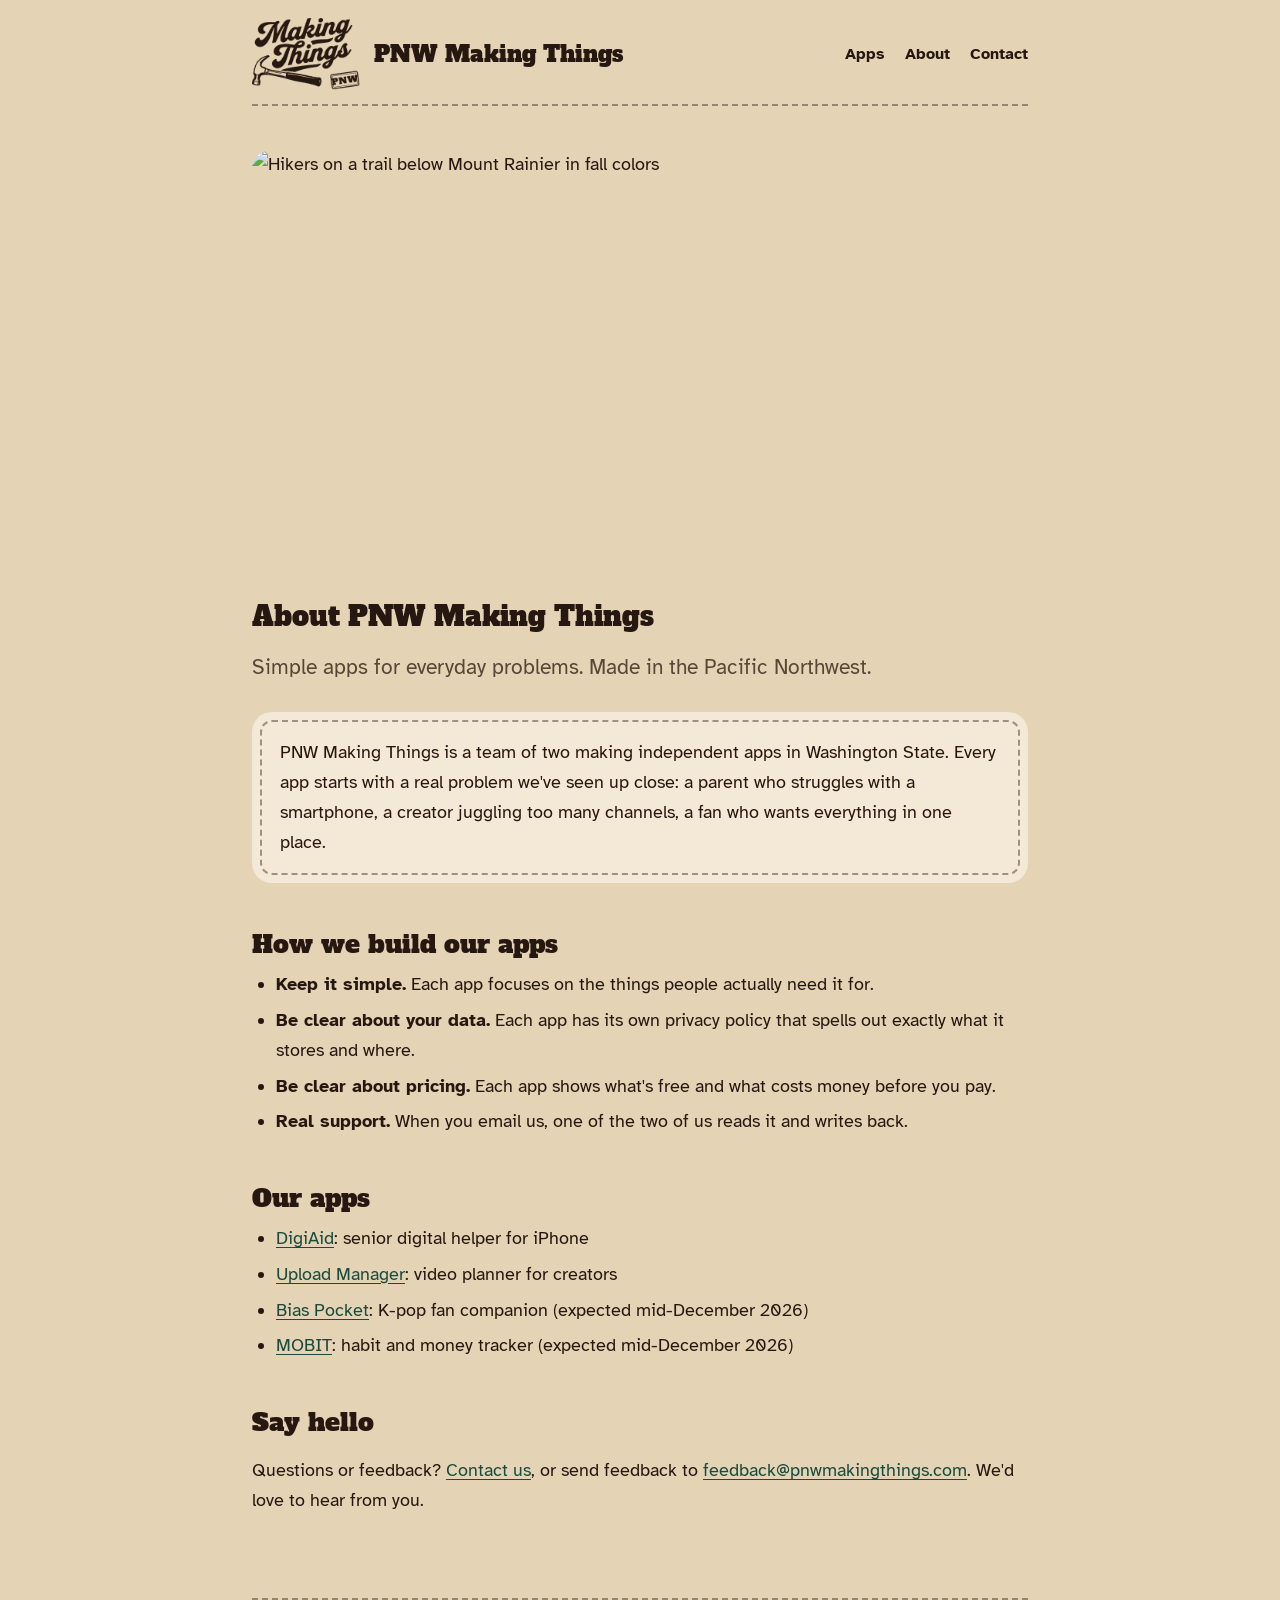
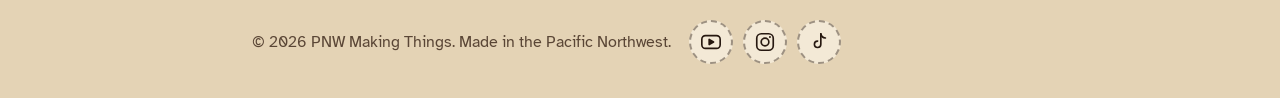
==== about/index.html @ a35d92ca "Add About page" ====
<!DOCTYPE html>
<html lang="en">
<head>
<meta charset="utf-8">
<meta name="viewport" content="width=device-width, initial-scale=1">
<title>About | PNW Making Things</title>
<meta name="description" content="About PNW Making Things, an app maker in the Pacific Northwest.">
<link rel="icon" type="image/png" href="../assets/favicon.png">
<link rel="stylesheet" href="../style.css?v=4">
</head>
<body>
<div class="shell">
<header class="top">
<a class="brand" href="../"><img src="../assets/logo.png" alt="" width="520" height="354"><span>PNW Making Things</span></a>
<nav aria-label="Site"><a href="../#apps">Apps</a><a href="../about/">About</a><a href="../contact/">Contact</a></nav>
</header>
<main>
<article class="policy">
<img src="../assets/about-mountain.jpg" alt="Hikers on a trail below Mount Rainier in fall colors" width="960" height="524" style="display:block;width:100%;height:auto;border-radius:20px;margin:0 0 28px">
<h1>About PNW Making Things</h1>
<p class="lead">Simple apps for everyday problems. Made in the Pacific Northwest.</p>
<div class="patch" style="margin-top:28px">
<p style="margin:0">PNW Making Things is a team of two making independent apps in Washington State. Every app starts with a real problem we've seen up close: a parent who struggles with a smartphone, a creator juggling too many channels, a fan who wants everything in one place.</p>
</div>
<h2>How we build our apps</h2>
<ul>
<li><strong>Keep it simple.</strong> Each app focuses on the things people actually need it for.</li>
<li><strong>Be clear about your data.</strong> Each app has its own privacy policy that spells out exactly what it stores and where.</li>
<li><strong>Be clear about pricing.</strong> Each app shows what's free and what costs money before you pay.</li>
<li><strong>Real support.</strong> When you email us, one of the two of us reads it and writes back.</li>
</ul>
<h2>Our apps</h2>
<ul>
<li><a href="../digiaid/">DigiAid</a>: senior digital helper for iPhone</li>
<li><a href="../upload-manager/">Upload Manager</a>: video planner for creators</li>
<li><a href="../bias-pocket/">Bias Pocket</a>: K-pop fan companion (expected mid-December 2026)</li>
<li><a href="../mobit/">MOBIT</a>: habit and money tracker (expected mid-December 2026)</li>
</ul>
<h2>Say hello</h2>
<p>Questions or feedback? <a href="../contact/">Contact us</a>, or send feedback to <a href="mailto:feedback@pnwmakingthings.com">feedback@pnwmakingthings.com</a>. We'd love to hear from you.</p>
</article>
</main>
<footer><span>&copy; 2026 PNW Making Things. Made in the Pacific Northwest.</span>
<ul class="social" aria-label="Follow us">
<li><a href="https://www.youtube.com/@PNWMakingThings" target="_blank" rel="noopener" aria-label="PNW Making Things on YouTube"><svg viewBox="0 0 24 24" width="22" height="22" aria-hidden="true" fill="none" stroke="currentColor" stroke-width="1.8" stroke-linejoin="round"><rect x="2" y="5" width="20" height="14" rx="4"/><path d="M10 9.2v5.6l4.8-2.8z" fill="currentColor"/></svg></a></li>
<li><a href="https://www.instagram.com/pnwmakingthings/" target="_blank" rel="noopener" aria-label="PNW Making Things on Instagram"><svg viewBox="0 0 24 24" width="22" height="22" aria-hidden="true" fill="none" stroke="currentColor" stroke-width="1.8"><rect x="3" y="3" width="18" height="18" rx="5"/><circle cx="12" cy="12" r="4.2"/><circle cx="17.4" cy="6.6" r="1.1" fill="currentColor" stroke="none"/></svg></a></li>
<li><a href="https://www.tiktok.com/@pnwmakingthings" target="_blank" rel="noopener" aria-label="PNW Making Things on TikTok"><svg viewBox="0 0 24 24" width="22" height="22" aria-hidden="true" fill="none" stroke="currentColor" stroke-width="1.8" stroke-linecap="round" stroke-linejoin="round"><path d="M14 3v11.5a3.5 3.5 0 1 1-3.5-3.5"/><path d="M14 3c.4 2.6 2.2 4.4 5 4.6"/></svg></a></li>
</ul>
</footer>
</div>
</body>
</html>
---- style.css ----
@font-face{font-family:"Alfa Slab One";src:url("assets/fonts/AlfaSlabOne-Regular.ttf") format("truetype");font-display:swap}
@font-face{font-family:"Atkinson";src:url("assets/fonts/AtkinsonHyperlegible-Regular.ttf") format("truetype");font-weight:400;font-display:swap}
@font-face{font-family:"Atkinson";src:url("assets/fonts/AtkinsonHyperlegible-Bold.ttf") format("truetype");font-weight:700;font-display:swap}
:root{--kraft:#e4d3b5;--paper:#f3e9d6;--ink:#261810;--soft:#5a4636;--stitch:rgba(38,24,16,.42);--spruce:#1c4a3c;--line:rgba(38,24,16,.18)}
*{box-sizing:border-box}
html{-webkit-text-size-adjust:100%}
body{margin:0;background:var(--kraft);color:var(--ink);font:18px/1.65 "Atkinson",system-ui,-apple-system,"Segoe UI",sans-serif}
a{color:var(--spruce);text-underline-offset:3px}
a:focus-visible{outline:3px solid var(--spruce);outline-offset:3px;border-radius:4px}
.shell{max-width:820px;margin:0 auto;padding:0 22px}
.top{display:flex;align-items:center;justify-content:space-between;gap:16px;padding:18px 0 14px;border-bottom:2px dashed var(--stitch)}
.brand{display:flex;align-items:center;gap:14px;text-decoration:none;color:var(--ink)}
.brand img{height:72px;width:auto;display:block}
.brand span{font-family:"Alfa Slab One",serif;font-size:22px;line-height:1.1}
.top nav{display:flex;gap:20px;font-weight:700;font-size:16px}
.top nav a{text-decoration:none;color:var(--ink)}
.top nav a:hover{text-decoration:underline}
main{padding:44px 0 64px}
h1{font-family:"Alfa Slab One",serif;font-weight:400;line-height:1.12;margin:0}
.home h1{font-size:30px}
.lead{font-size:21px;color:var(--soft);margin:18px 0 0;max-width:46ch}
h2{font-family:"Alfa Slab One",serif;font-weight:400;font-size:25px;line-height:1.25;margin:46px 0 10px}
h3{font-size:19px;font-weight:700;margin:28px 0 6px}
.patch{background:var(--paper);border-radius:20px;padding:26px 28px;outline:2px dashed var(--stitch);outline-offset:-10px}
.apps{list-style:none;margin:16px 0 0;padding:14px 28px}
.apps li{display:flex;gap:20px;align-items:center;padding:20px 0}
.apps li+li{border-top:1px solid var(--line)}
.apps img{width:76px;height:76px;border-radius:18px;flex:none;display:block}
.apps h3{margin:0;font-size:21px}
.apps p{margin:2px 0 6px;color:var(--soft);font-size:17px;line-height:1.45}
.apps a{font-weight:700}
.apps .off{font-weight:700;color:rgba(38,24,16,.38);cursor:not-allowed}
.soon{display:inline-block;vertical-align:middle;margin-left:8px;padding:2px 10px;border:1.5px dashed var(--stitch);border-radius:999px;font-size:14px;font-weight:700;color:var(--soft)}
.phead{display:flex;gap:24px;align-items:center}
.phead img{width:104px;height:104px;border-radius:24px;flex:none;display:block}
.phead h1{font-size:clamp(28px,5vw,40px)}
.phead p{margin:8px 0 0;color:var(--soft);font-size:16.5px;line-height:1.5}
.policy{max-width:68ch;margin:0 auto}
.policy>.patch{margin-bottom:6px}
.policy p,.policy li,.policy dd{max-width:68ch}
.policy ul{padding-left:24px;margin:8px 0}
.policy li{margin:6px 0}
.policy dt{font-weight:700;margin-top:18px}
.policy dd{margin:2px 0 0}
.help{margin-top:48px}
.help h2{margin:0 0 6px;font-size:22px}
.help p{margin:0}
.others{margin:14px 0 0;padding:0;list-style:none;display:flex;flex-wrap:wrap;gap:8px 22px;font-weight:700}
.social{list-style:none;margin:0;padding:0;display:flex;gap:10px}
.social li{list-style:none;margin:0;padding:0}
.social a{display:flex;align-items:center;justify-content:center;width:44px;height:44px;border:2px dashed var(--stitch);border-radius:50%;background:var(--paper);color:var(--ink);text-decoration:none}
.social a:hover{border-style:solid;border-color:var(--ink)}
.social svg{display:block}
footer{display:flex;align-items:center;flex-wrap:wrap;gap:12px 18px}
footer{border-top:2px dashed var(--stitch);padding:20px 0 34px;color:var(--soft);font-size:15.5px}
@media (max-width:560px){
 body{font-size:17px}
 .brand img{height:54px}.brand span{font-size:18px}
 .top nav{gap:14px;font-size:15px}
 .patch{padding:24px 22px}.apps{padding:12px 22px}
 .apps li{align-items:flex-start;gap:14px}.apps img{width:60px;height:60px;border-radius:14px}
 .phead{flex-direction:column;align-items:flex-start;gap:16px}.phead img{width:84px;height:84px;border-radius:20px}
}
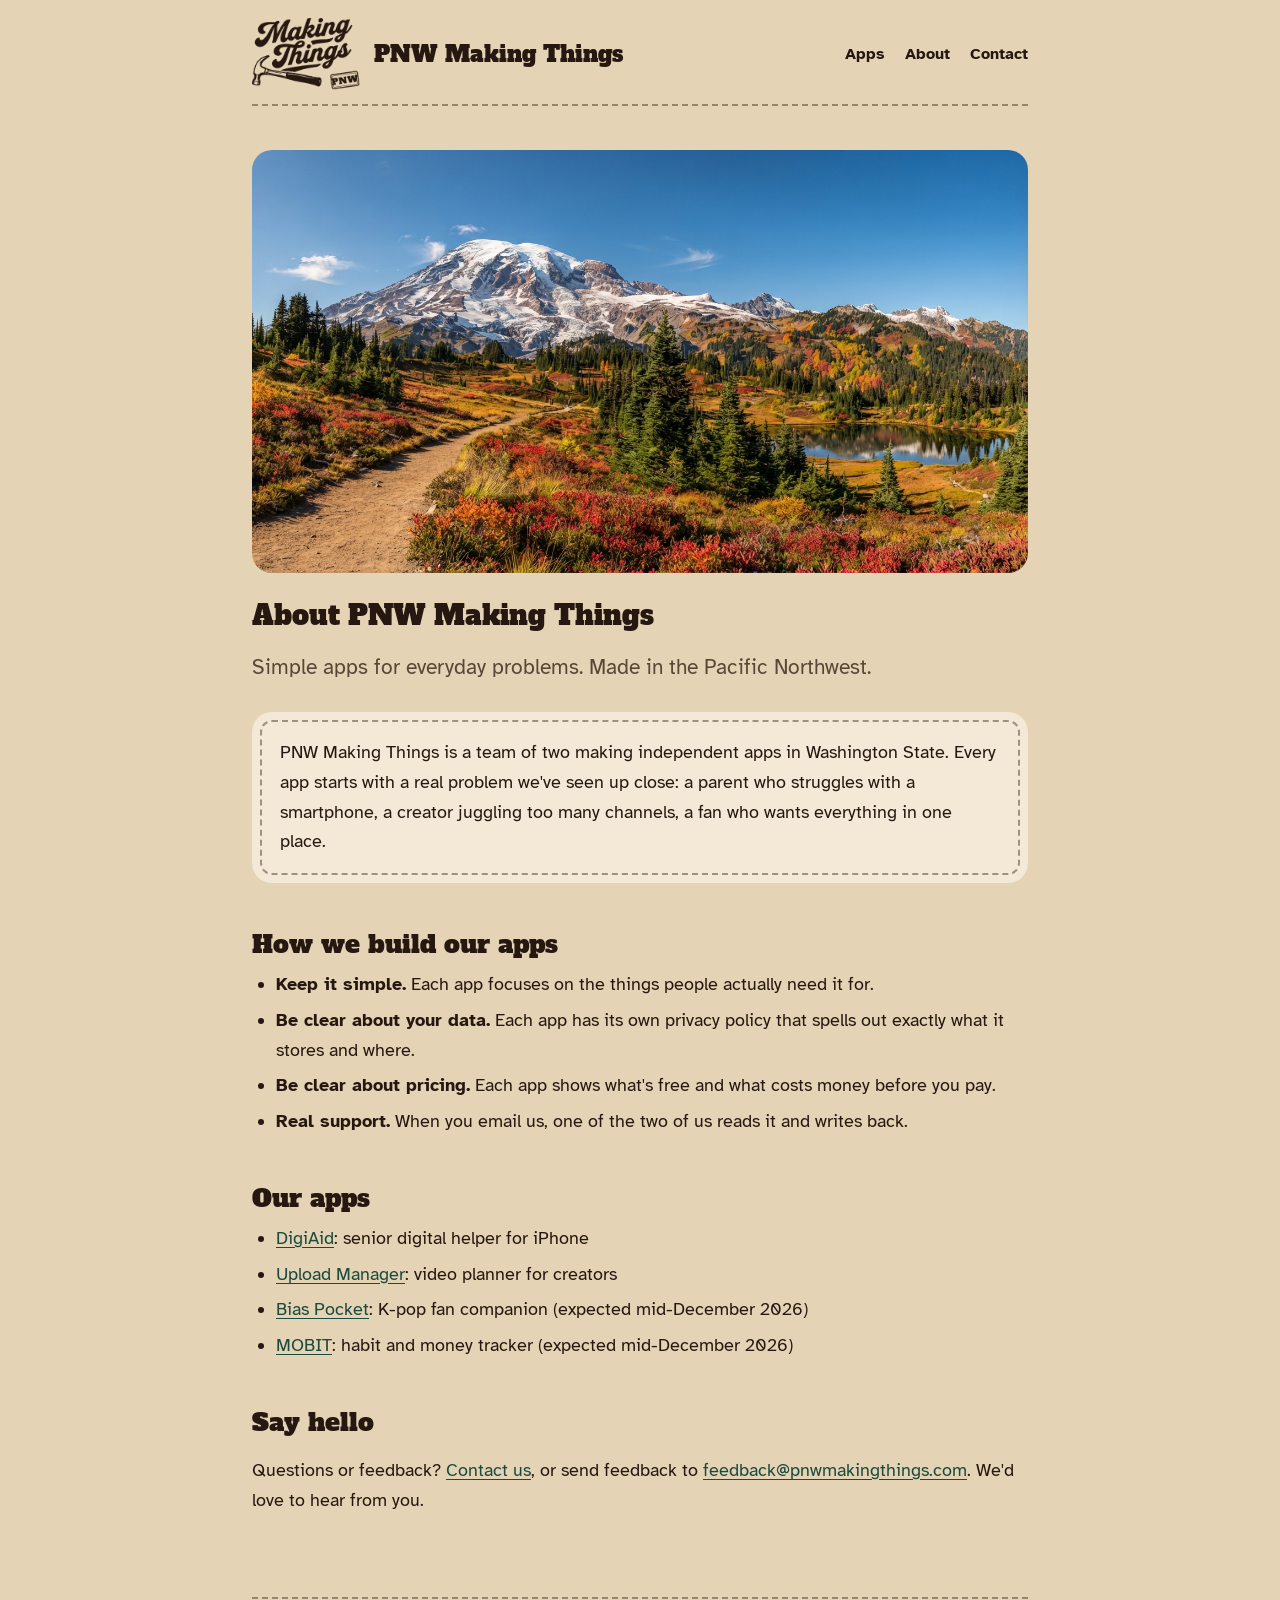
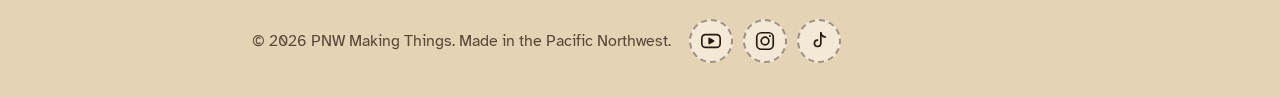
==== commit a9f15582: "Update index.html" ====
--- a/about/index.html
+++ b/about/index.html
@@ -16,7 +16,7 @@
 </header>
 <main>
 <article class="policy">
-<img src="../assets/about-mountain.jpg" alt="Hikers on a trail below Mount Rainier in fall colors" width="960" height="524" style="display:block;width:100%;height:auto;border-radius:20px;margin:0 0 28px">
+<img src="../assets/Gemini_Generated_Image_dl5glbdl5glbdl5g.jpg" alt="Hikers on a trail below Mount Rainier in fall colors" style="display:block;width:100%;height:auto;border-radius:20px;margin:0 0 28px">
 <h1>About PNW Making Things</h1>
 <p class="lead">Simple apps for everyday problems. Made in the Pacific Northwest.</p>
 <div class="patch" style="margin-top:28px">
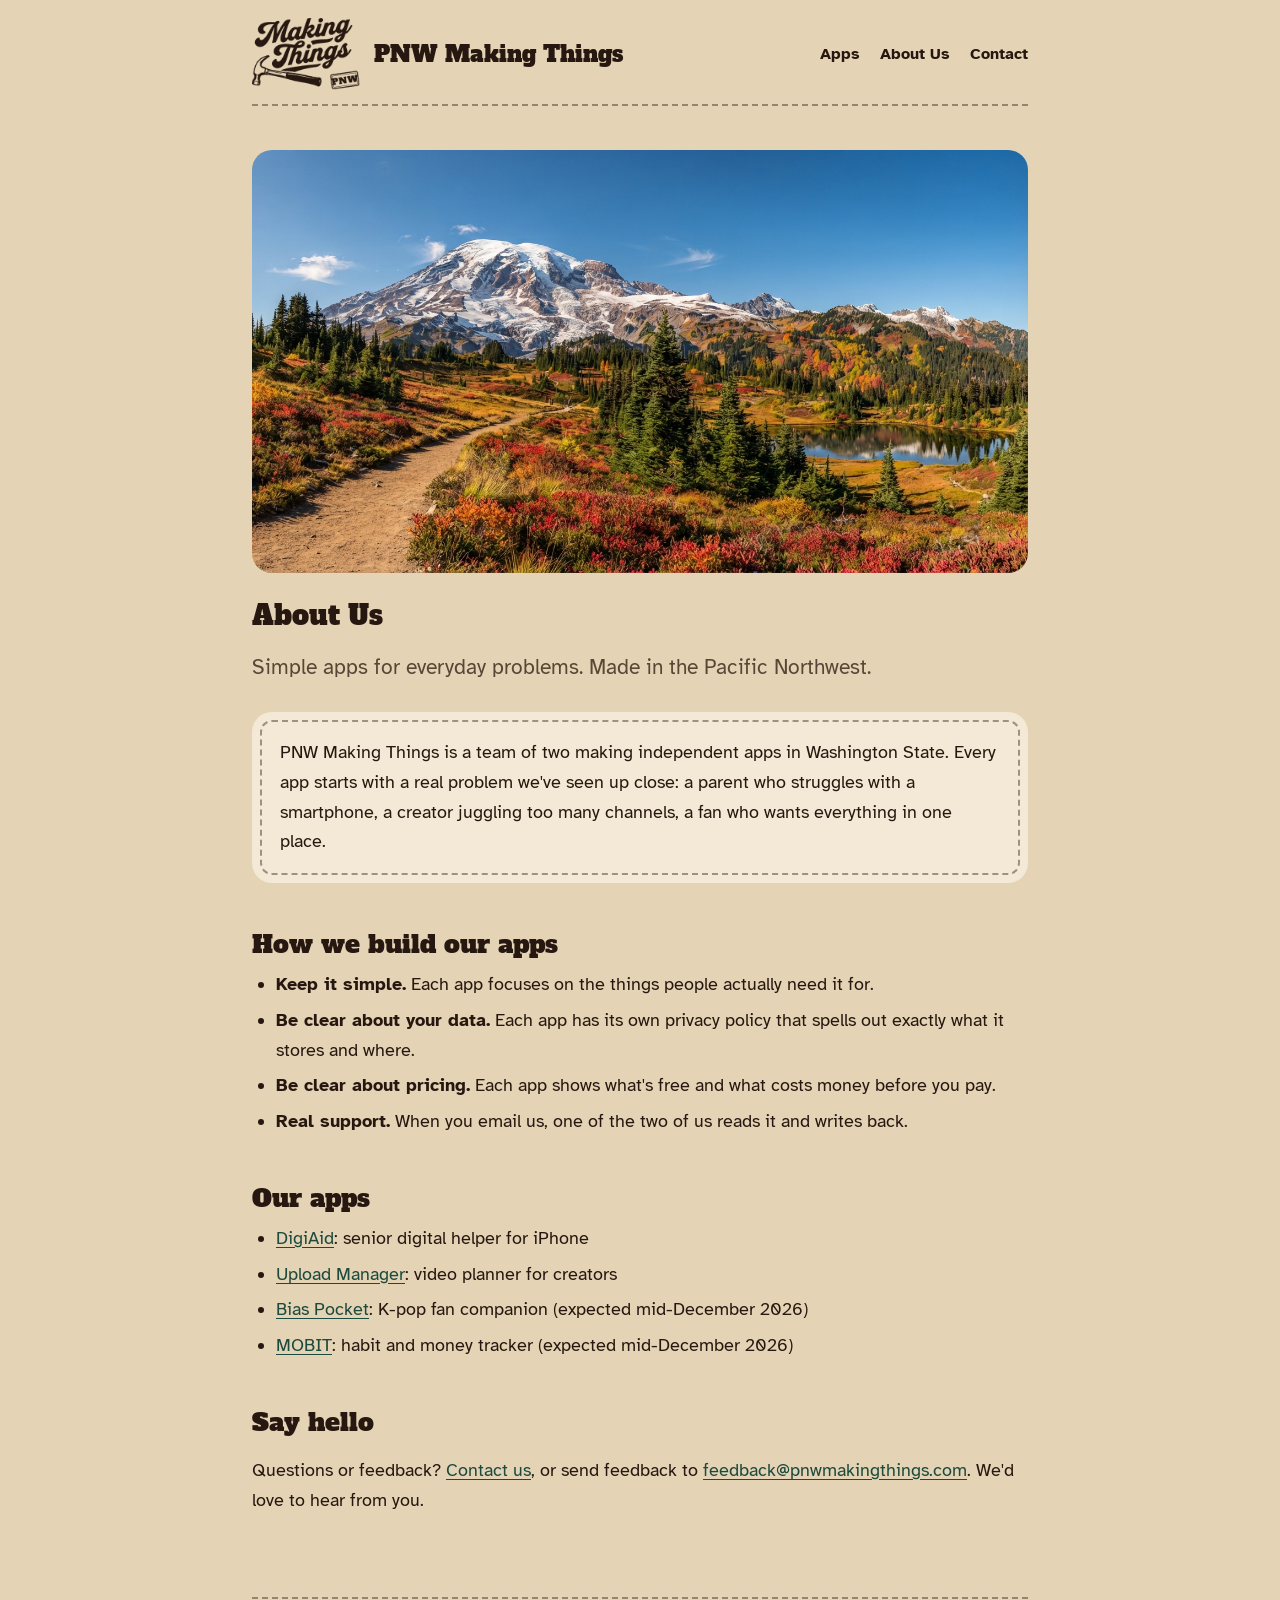
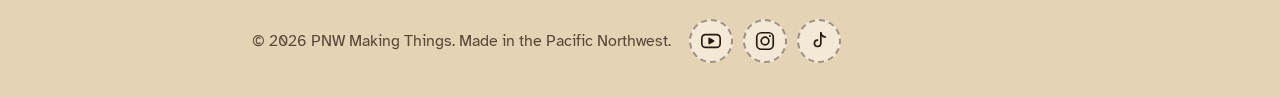
==== commit 1b16a45b: "Update index.html" ====
--- a/about/index.html
+++ b/about/index.html
@@ -3,7 +3,7 @@
 <head>
 <meta charset="utf-8">
 <meta name="viewport" content="width=device-width, initial-scale=1">
-<title>About | PNW Making Things</title>
+<title>About Us | PNW Making Things</title>
 <meta name="description" content="About PNW Making Things, an app maker in the Pacific Northwest.">
 <link rel="icon" type="image/png" href="../assets/favicon.png">
 <link rel="stylesheet" href="../style.css?v=4">
@@ -12,12 +12,12 @@
 <div class="shell">
 <header class="top">
 <a class="brand" href="../"><img src="../assets/logo.png" alt="" width="520" height="354"><span>PNW Making Things</span></a>
-<nav aria-label="Site"><a href="../#apps">Apps</a><a href="../about/">About</a><a href="../contact/">Contact</a></nav>
+<nav aria-label="Site"><a href="../#apps">Apps</a><a href="../about/">About Us</a><a href="../contact/">Contact</a></nav>
 </header>
 <main>
 <article class="policy">
-<img src="../assets/Gemini_Generated_Image_dl5glbdl5glbdl5g.jpg" alt="Hikers on a trail below Mount Rainier in fall colors" style="display:block;width:100%;height:auto;border-radius:20px;margin:0 0 28px">
-<h1>About PNW Making Things</h1>
+<img src="../assets/Gemini_Generated_Image_dl5glbdl5glbdl5g.jpg" alt="A trail below Mount Rainier in fall colors" style="display:block;width:100%;height:auto;border-radius:20px;margin:0 0 28px">
+<h1>About Us</h1>
 <p class="lead">Simple apps for everyday problems. Made in the Pacific Northwest.</p>
 <div class="patch" style="margin-top:28px">
 <p style="margin:0">PNW Making Things is a team of two making independent apps in Washington State. Every app starts with a real problem we've seen up close: a parent who struggles with a smartphone, a creator juggling too many channels, a fan who wants everything in one place.</p>
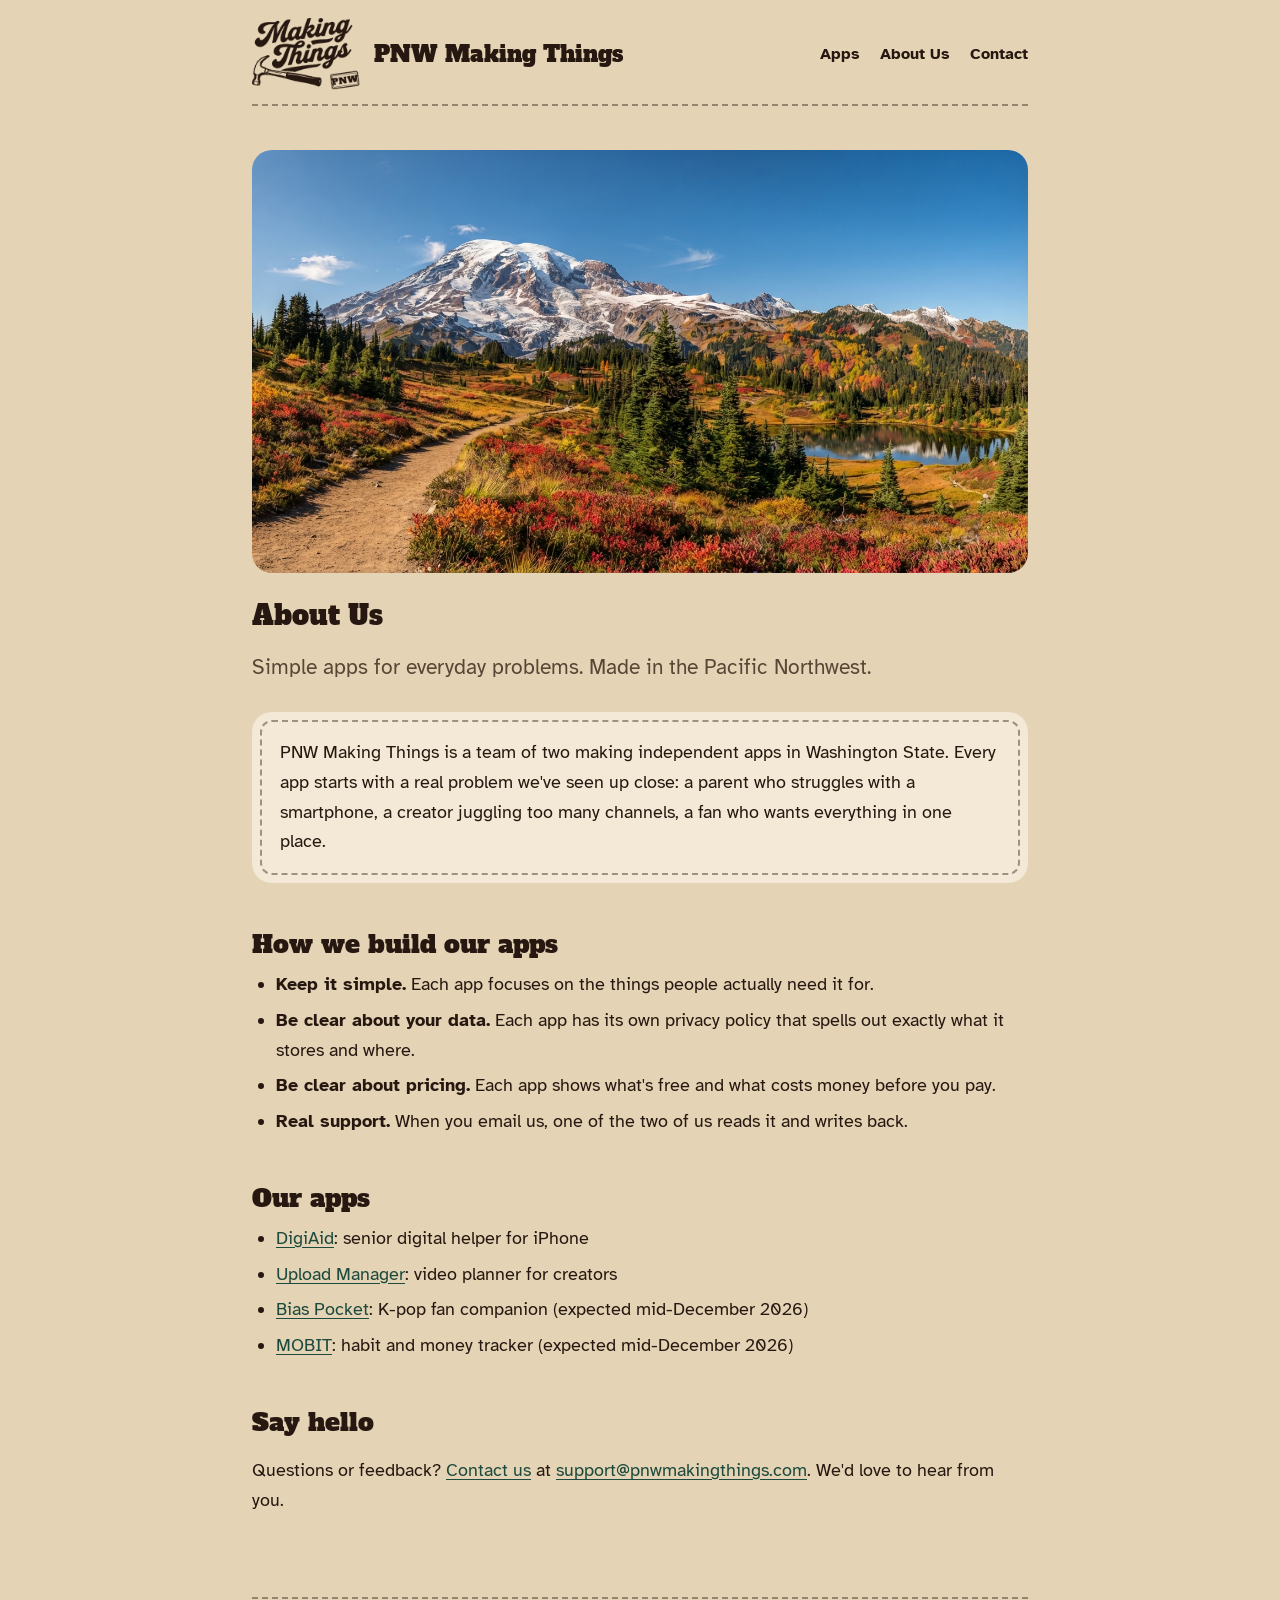
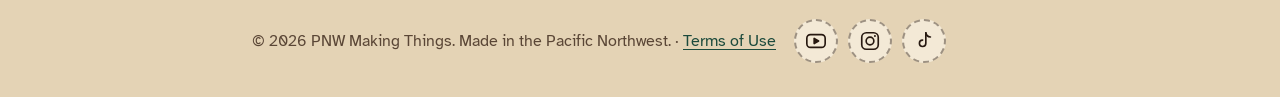
==== commit 77868ea1: "Update index.html" ====
--- a/about/index.html
+++ b/about/index.html
@@ -37,10 +37,10 @@
 <li><a href="../mobit/">MOBIT</a>: habit and money tracker (expected mid-December 2026)</li>
 </ul>
 <h2>Say hello</h2>
-<p>Questions or feedback? <a href="../contact/">Contact us</a>, or send feedback to <a href="mailto:feedback@pnwmakingthings.com">feedback@pnwmakingthings.com</a>. We'd love to hear from you.</p>
+<p>Questions or feedback? <a href="../contact/">Contact us</a> at <a href="mailto:support@pnwmakingthings.com">support@pnwmakingthings.com</a>. We'd love to hear from you.</p>
 </article>
 </main>
-<footer><span>&copy; 2026 PNW Making Things. Made in the Pacific Northwest.</span>
+<footer><span>&copy; 2026 PNW Making Things. Made in the Pacific Northwest. &middot; <a href="../terms/">Terms of Use</a></span>
 <ul class="social" aria-label="Follow us">
 <li><a href="https://www.youtube.com/@PNWMakingThings" target="_blank" rel="noopener" aria-label="PNW Making Things on YouTube"><svg viewBox="0 0 24 24" width="22" height="22" aria-hidden="true" fill="none" stroke="currentColor" stroke-width="1.8" stroke-linejoin="round"><rect x="2" y="5" width="20" height="14" rx="4"/><path d="M10 9.2v5.6l4.8-2.8z" fill="currentColor"/></svg></a></li>
 <li><a href="https://www.instagram.com/pnwmakingthings/" target="_blank" rel="noopener" aria-label="PNW Making Things on Instagram"><svg viewBox="0 0 24 24" width="22" height="22" aria-hidden="true" fill="none" stroke="currentColor" stroke-width="1.8"><rect x="3" y="3" width="18" height="18" rx="5"/><circle cx="12" cy="12" r="4.2"/><circle cx="17.4" cy="6.6" r="1.1" fill="currentColor" stroke="none"/></svg></a></li>
--- a/style.css
+++ b/style.css
@@ -13,7 +13,7 @@
 .brand img{height:72px;width:auto;display:block}
 .brand span{font-family:"Alfa Slab One",serif;font-size:22px;line-height:1.1}
 .top nav{display:flex;gap:20px;font-weight:700;font-size:16px}
-.top nav a{text-decoration:none;color:var(--ink)}
+.top nav a{text-decoration:none;color:var(--ink);white-space:nowrap}
 .top nav a:hover{text-decoration:underline}
 main{padding:44px 0 64px}
 h1{font-family:"Alfa Slab One",serif;font-weight:400;line-height:1.12;margin:0}
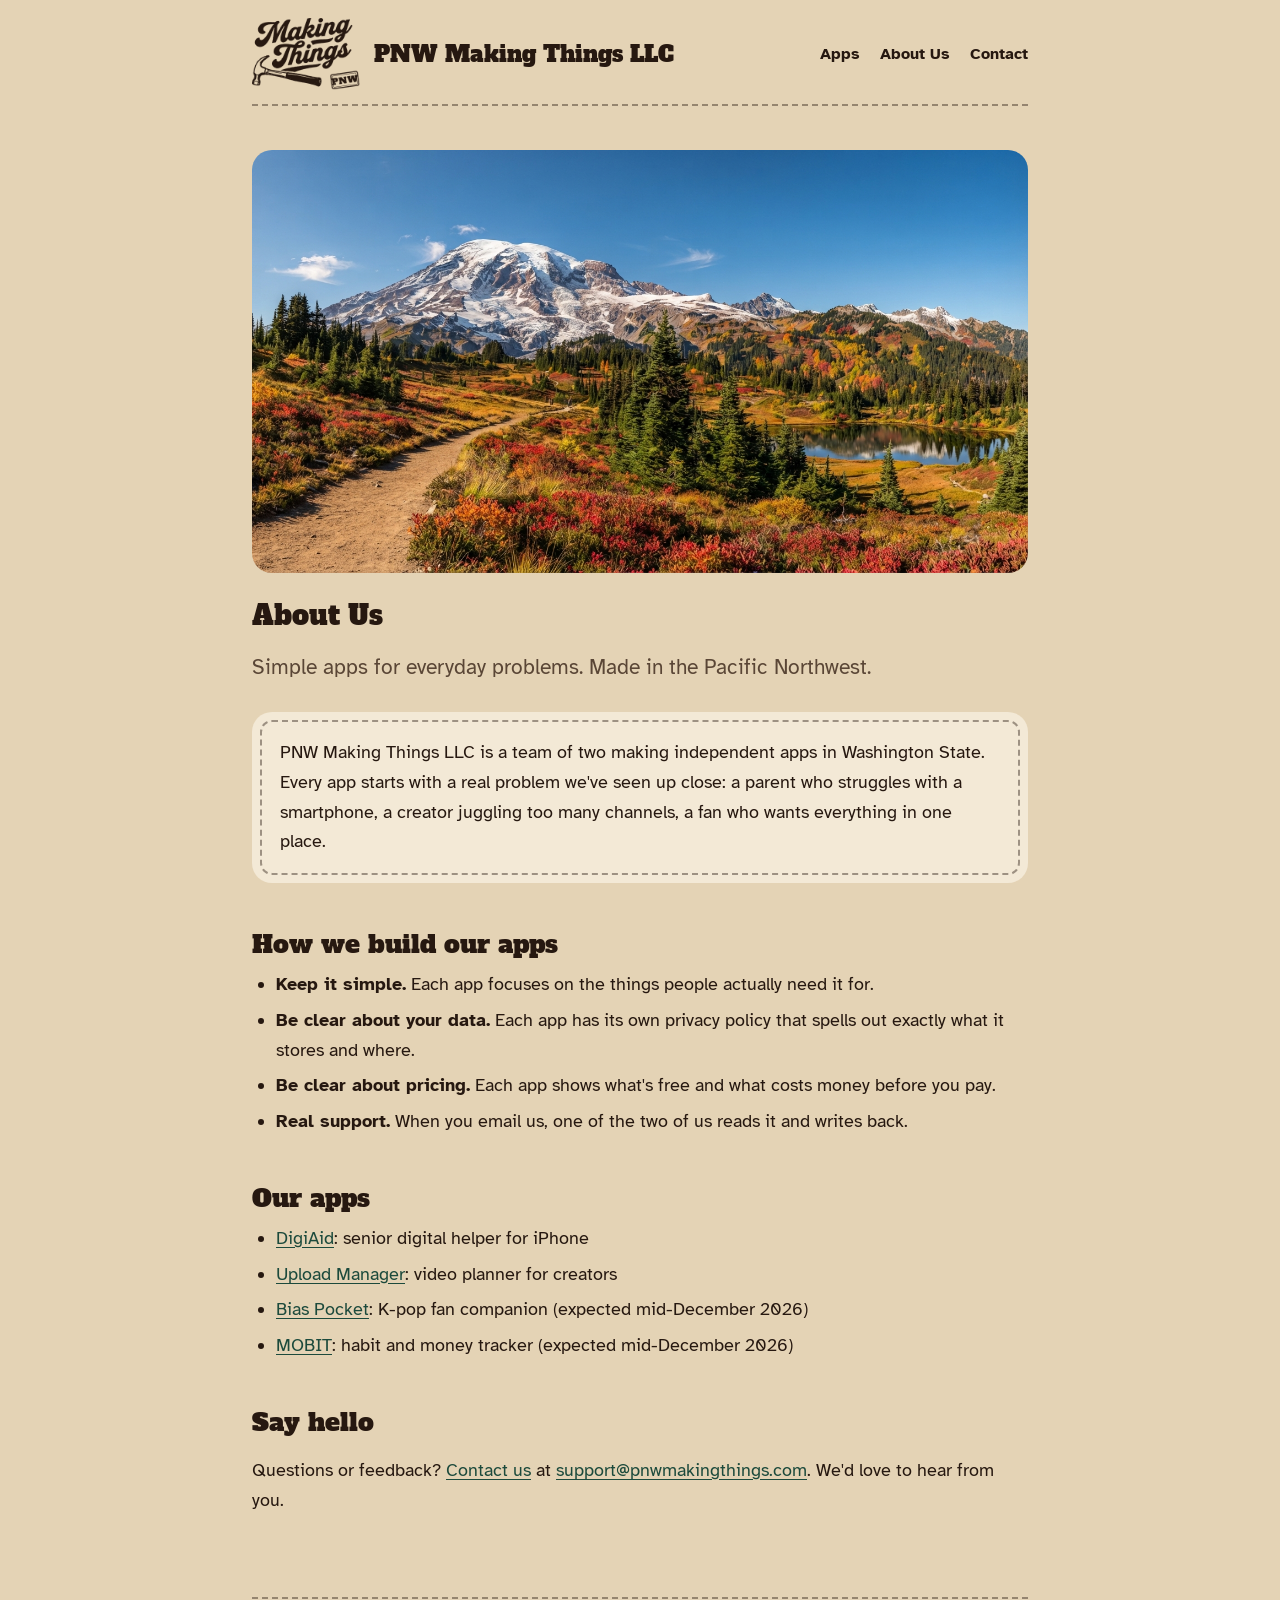
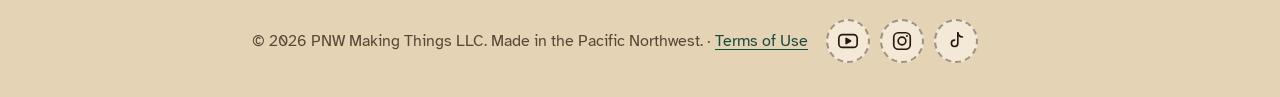
==== commit 5f9e867b: "Use PNW Making Things LLC name" ====
--- a/about/index.html
+++ b/about/index.html
@@ -3,15 +3,15 @@
 <head>
 <meta charset="utf-8">
 <meta name="viewport" content="width=device-width, initial-scale=1">
-<title>About Us | PNW Making Things</title>
-<meta name="description" content="About PNW Making Things, an app maker in the Pacific Northwest.">
+<title>About Us | PNW Making Things LLC</title>
+<meta name="description" content="About PNW Making Things LLC, an app maker in the Pacific Northwest.">
 <link rel="icon" type="image/png" href="../assets/favicon.png">
-<link rel="stylesheet" href="../style.css?v=4">
+<link rel="stylesheet" href="../style.css?v=5">
 </head>
 <body>
 <div class="shell">
 <header class="top">
-<a class="brand" href="../"><img src="../assets/logo.png" alt="" width="520" height="354"><span>PNW Making Things</span></a>
+<a class="brand" href="../"><img src="../assets/logo.png" alt="" width="520" height="354"><span>PNW Making Things LLC</span></a>
 <nav aria-label="Site"><a href="../#apps">Apps</a><a href="../about/">About Us</a><a href="../contact/">Contact</a></nav>
 </header>
 <main>
@@ -20,7 +20,7 @@
 <h1>About Us</h1>
 <p class="lead">Simple apps for everyday problems. Made in the Pacific Northwest.</p>
 <div class="patch" style="margin-top:28px">
-<p style="margin:0">PNW Making Things is a team of two making independent apps in Washington State. Every app starts with a real problem we've seen up close: a parent who struggles with a smartphone, a creator juggling too many channels, a fan who wants everything in one place.</p>
+<p style="margin:0">PNW Making Things LLC is a team of two making independent apps in Washington State. Every app starts with a real problem we've seen up close: a parent who struggles with a smartphone, a creator juggling too many channels, a fan who wants everything in one place.</p>
 </div>
 <h2>How we build our apps</h2>
 <ul>
@@ -40,11 +40,11 @@
 <p>Questions or feedback? <a href="../contact/">Contact us</a> at <a href="mailto:support@pnwmakingthings.com">support@pnwmakingthings.com</a>. We'd love to hear from you.</p>
 </article>
 </main>
-<footer><span>&copy; 2026 PNW Making Things. Made in the Pacific Northwest. &middot; <a href="../terms/">Terms of Use</a></span>
+<footer><span>&copy; 2026 PNW Making Things LLC. Made in the Pacific Northwest. &middot; <a href="../terms/">Terms of Use</a></span>
 <ul class="social" aria-label="Follow us">
-<li><a href="https://www.youtube.com/@PNWMakingThings" target="_blank" rel="noopener" aria-label="PNW Making Things on YouTube"><svg viewBox="0 0 24 24" width="22" height="22" aria-hidden="true" fill="none" stroke="currentColor" stroke-width="1.8" stroke-linejoin="round"><rect x="2" y="5" width="20" height="14" rx="4"/><path d="M10 9.2v5.6l4.8-2.8z" fill="currentColor"/></svg></a></li>
-<li><a href="https://www.instagram.com/pnwmakingthings/" target="_blank" rel="noopener" aria-label="PNW Making Things on Instagram"><svg viewBox="0 0 24 24" width="22" height="22" aria-hidden="true" fill="none" stroke="currentColor" stroke-width="1.8"><rect x="3" y="3" width="18" height="18" rx="5"/><circle cx="12" cy="12" r="4.2"/><circle cx="17.4" cy="6.6" r="1.1" fill="currentColor" stroke="none"/></svg></a></li>
-<li><a href="https://www.tiktok.com/@pnwmakingthings" target="_blank" rel="noopener" aria-label="PNW Making Things on TikTok"><svg viewBox="0 0 24 24" width="22" height="22" aria-hidden="true" fill="none" stroke="currentColor" stroke-width="1.8" stroke-linecap="round" stroke-linejoin="round"><path d="M14 3v11.5a3.5 3.5 0 1 1-3.5-3.5"/><path d="M14 3c.4 2.6 2.2 4.4 5 4.6"/></svg></a></li>
+<li><a href="https://www.youtube.com/@PNWMakingThings" target="_blank" rel="noopener" aria-label="PNW Making Things LLC on YouTube"><svg viewBox="0 0 24 24" width="22" height="22" aria-hidden="true" fill="none" stroke="currentColor" stroke-width="1.8" stroke-linejoin="round"><rect x="2" y="5" width="20" height="14" rx="4"/><path d="M10 9.2v5.6l4.8-2.8z" fill="currentColor"/></svg></a></li>
+<li><a href="https://www.instagram.com/pnwmakingthings/" target="_blank" rel="noopener" aria-label="PNW Making Things LLC on Instagram"><svg viewBox="0 0 24 24" width="22" height="22" aria-hidden="true" fill="none" stroke="currentColor" stroke-width="1.8"><rect x="3" y="3" width="18" height="18" rx="5"/><circle cx="12" cy="12" r="4.2"/><circle cx="17.4" cy="6.6" r="1.1" fill="currentColor" stroke="none"/></svg></a></li>
+<li><a href="https://www.tiktok.com/@pnwmakingthings" target="_blank" rel="noopener" aria-label="PNW Making Things LLC on TikTok"><svg viewBox="0 0 24 24" width="22" height="22" aria-hidden="true" fill="none" stroke="currentColor" stroke-width="1.8" stroke-linecap="round" stroke-linejoin="round"><path d="M14 3v11.5a3.5 3.5 0 1 1-3.5-3.5"/><path d="M14 3c.4 2.6 2.2 4.4 5 4.6"/></svg></a></li>
 </ul>
 </footer>
 </div>
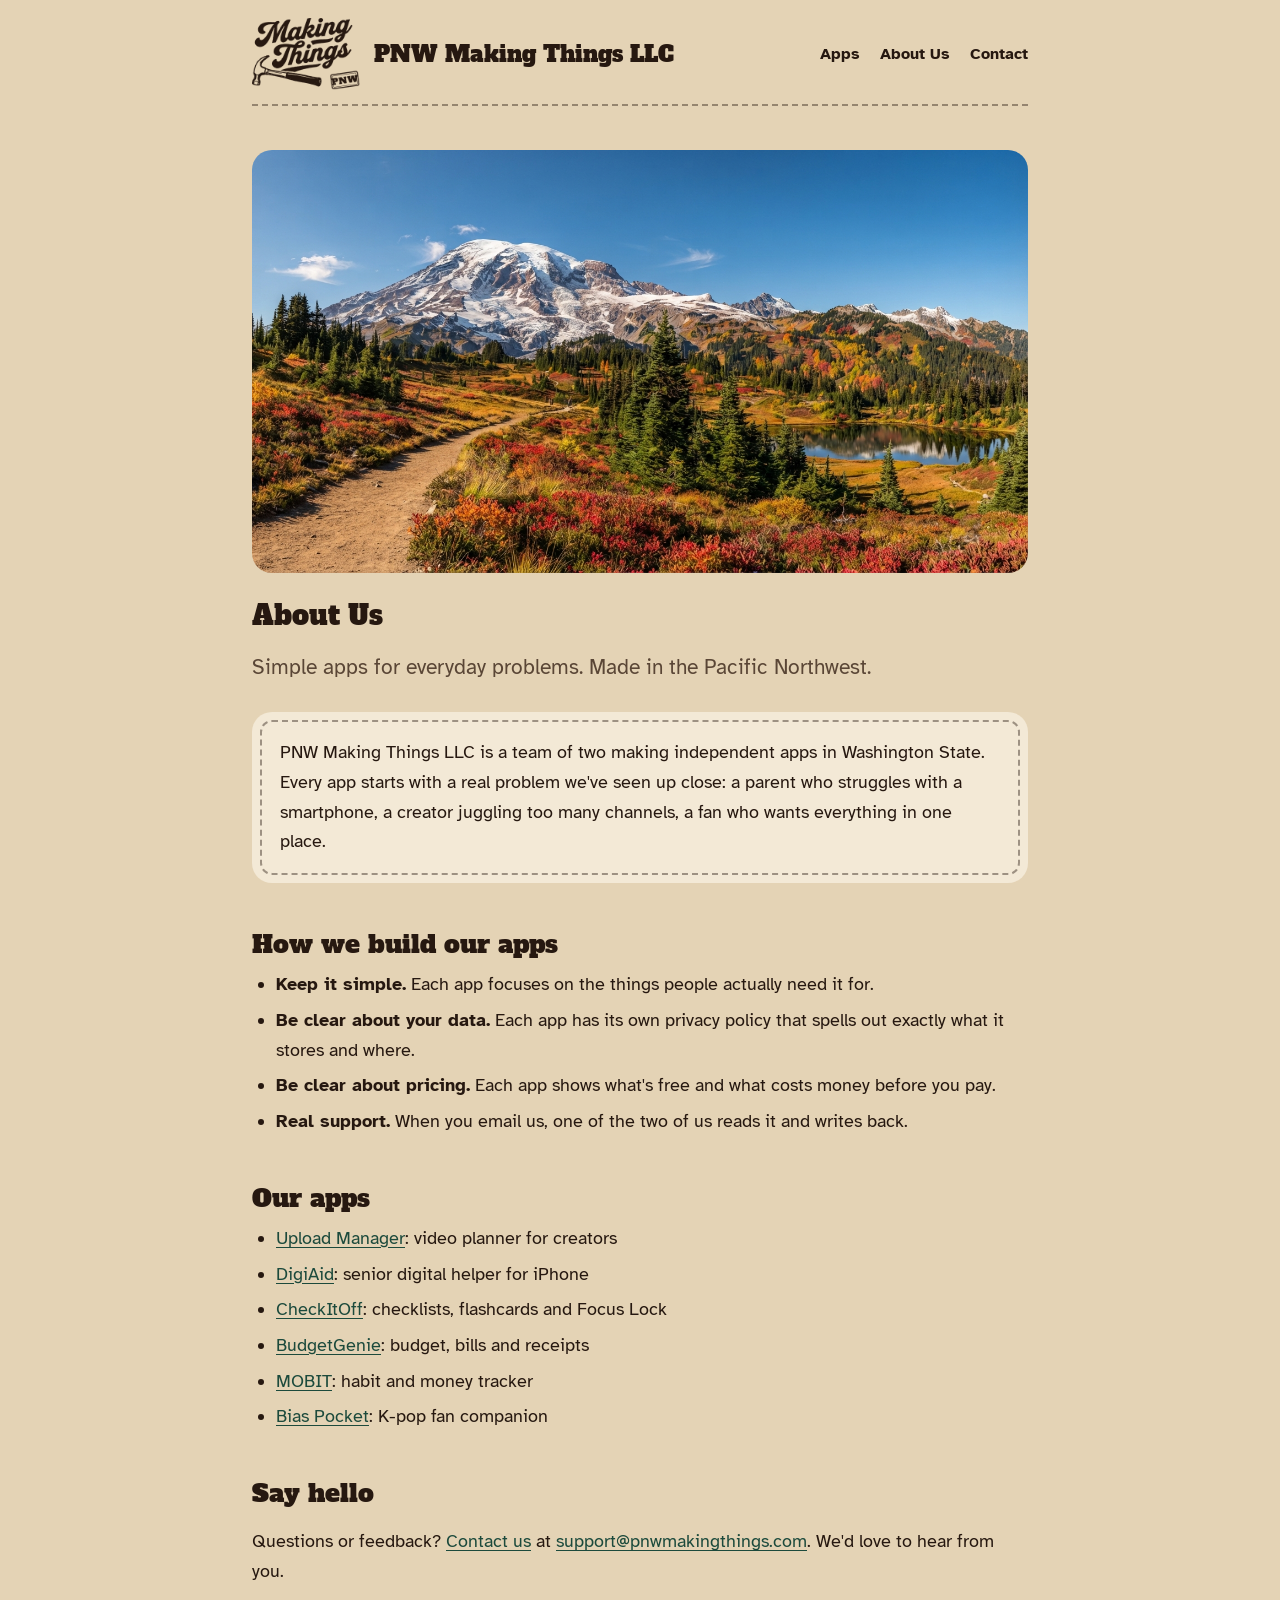
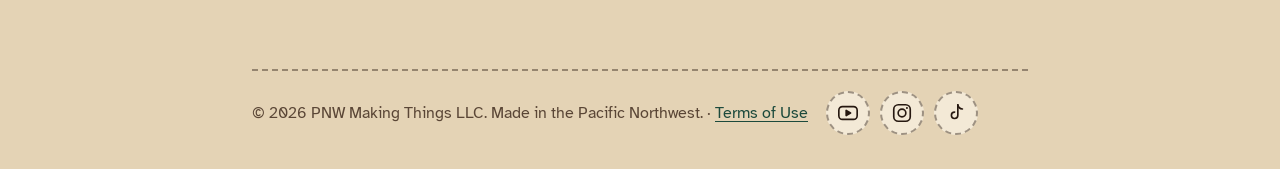
==== commit 4967595d: "About: list all 6 live apps" ====
--- a/about/index.html
+++ b/about/index.html
@@ -31,10 +31,12 @@
 </ul>
 <h2>Our apps</h2>
 <ul>
+<li><a href="../upload-manager/">Upload Manager</a>: video planner for creators</li>
 <li><a href="../digiaid/">DigiAid</a>: senior digital helper for iPhone</li>
-<li><a href="../upload-manager/">Upload Manager</a>: video planner for creators</li>
-<li><a href="../bias-pocket/">Bias Pocket</a>: K-pop fan companion (expected mid-December 2026)</li>
-<li><a href="../mobit/">MOBIT</a>: habit and money tracker (expected mid-December 2026)</li>
+<li><a href="../checkitoff/">CheckItOff</a>: checklists, flashcards and Focus Lock</li>
+<li><a href="../budgetgenie/">BudgetGenie</a>: budget, bills and receipts</li>
+<li><a href="../mobit/">MOBIT</a>: habit and money tracker</li>
+<li><a href="../bias-pocket/">Bias Pocket</a>: K-pop fan companion</li>
 </ul>
 <h2>Say hello</h2>
 <p>Questions or feedback? <a href="../contact/">Contact us</a> at <a href="mailto:support@pnwmakingthings.com">support@pnwmakingthings.com</a>. We'd love to hear from you.</p>
--- a/style.css
+++ b/style.css
@@ -61,3 +61,12 @@
  .apps li{align-items:flex-start;gap:14px}.apps img{width:60px;height:60px;border-radius:14px}
  .phead{flex-direction:column;align-items:flex-start;gap:16px}.phead img{width:84px;height:84px;border-radius:20px}
 }
+.apps li>div{flex:1;min-width:0}
+.apps h3{display:flex;align-items:center;justify-content:space-between;gap:12px}
+.apps h3 .soon,.apps h3 .store{margin-left:auto;flex:none}
+.apps h3 .store{line-height:0;border:0;text-decoration:none}
+.apps h3 .store img{display:block;height:32px;width:auto;border-radius:6px}
+.apps h3 .soon{min-width:96px;text-align:center}
+@media (max-width:560px){.apps h3{flex-direction:column;align-items:flex-start;gap:6px}.apps h3 .soon,.apps h3 .store{margin-left:0}}
+@media (max-width:560px){.top{flex-wrap:wrap;row-gap:10px}.brand span{white-space:nowrap}.top nav{width:100%;justify-content:flex-start}}
+@media (max-width:380px){.brand span{font-size:15.5px}.brand img{height:48px}.brand{gap:10px}}
